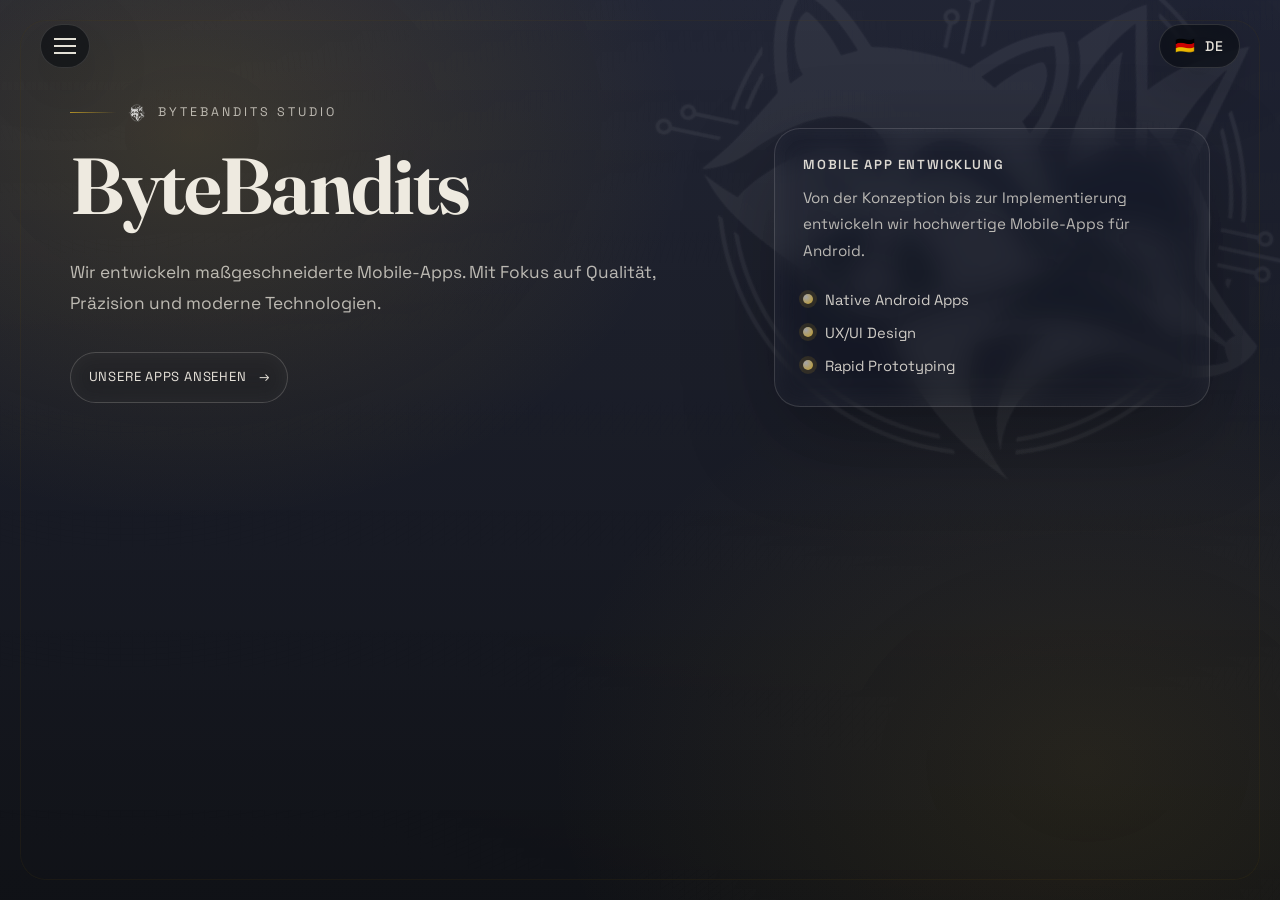
==== index.html @ d87a9fc6 "Updates" ====
<!doctype html>
<html lang="de">
  <head>
    <meta charset="UTF-8" />
    <link rel="icon" type="image/png" href="/favicon.png" />
    <meta name="viewport" content="width=device-width, initial-scale=1.0" />
    <script>
      (function () {
        function isLikelyMobileDevice() {
          try {
            if (navigator.userAgentData && typeof navigator.userAgentData.mobile === 'boolean') {
              return navigator.userAgentData.mobile;
            }
          } catch (e) {}
          return /Android|iPhone|iPad|iPod|Windows Phone|Mobi/i.test(navigator.userAgent);
        }

        function shouldUseMobileExperience() {
          return window.matchMedia('(max-width: 768px)').matches || isLikelyMobileDevice();
        }

        function isMobilePath() {
          var p = window.location.pathname;
          var h = window.location.hash || '';
          return p === '/m' || p.indexOf('/m/') === 0 || h === '#/m' || h.indexOf('#/m/') === 0;
        }

        function getSection() {
          var p = window.location.pathname;
          var h = window.location.hash || '';

          if (h && h[0] === '#' && h.length > 1) {
            var raw = h.slice(1);
            if (raw.indexOf('/m/') === 0) return raw.slice(3).split('/')[0] || null;
            if (raw === '/m') return null;
            if (raw[0] === '/') return raw.slice(1).split('/')[0] || null;
            return raw.split('/')[0] || null;
          }

          if (p.indexOf('/m/') === 0) {
            try {
              return decodeURIComponent(p.slice(3)).split('/')[0] || null;
            } catch (e) {
              return p.slice(3).split('/')[0] || null;
            }
          }

          return null;
        }

        function buildMobileUrl(section) {
          return section ? '/#/m/' + encodeURIComponent(section) : '/#/m';
        }

        function buildDesktopUrl(section) {
          return section ? '/#' + encodeURIComponent(section) : '/';
        }

        // Early redirect (pre-React) to avoid loading the wrong experience.
        var wantsMobile = shouldUseMobileExperience();
        var onMobile = isMobilePath();
        // If someone lands on legacy /m (static hosts may 404 it), canonicalize to hash-route.
        if (window.location.pathname === '/m' || window.location.pathname.indexOf('/m/') === 0) {
          var legacySection = getSection();
          window.location.replace(buildMobileUrl(legacySection));
          return;
        }
        if (wantsMobile !== onMobile) {
          var section = getSection();
          window.location.replace(wantsMobile ? buildMobileUrl(section) : buildDesktopUrl(section));
          return;
        }

        // If we stay on /m, pre-enable scrollable mode ASAP.
        if (onMobile) {
          document.documentElement.classList.add('bb-mobile');
          // body may not exist yet in <head>
          document.addEventListener('DOMContentLoaded', function () {
            document.body && document.body.classList.add('bb-mobile');
          });
        }
      })();
    </script>
    <link rel="preconnect" href="https://fonts.googleapis.com">
    <link rel="preconnect" href="https://fonts.gstatic.com" crossorigin>
    <link href="https://fonts.googleapis.com/css2?family=Fraunces:opsz,wght@9..144,300..800&family=Space+Grotesk:wght@300;400;500;600;700&display=swap" rel="stylesheet">
    <title>ByteBandits - Mobile & Web App Entwicklung</title>
    <script type="module" crossorigin src="/assets/index-DlVa26v7.js"></script>
    <link rel="stylesheet" crossorigin href="/assets/index-B27S6_E7.css">
  </head>
  <body>
    <div id="root"></div>
  </body>
</html>
---- assets/index-B27S6_E7.css ----
:root{--font-display: "Fraunces", ui-serif, Georgia, "Times New Roman", Times, serif;--font-body: "Space Grotesk", ui-sans-serif, system-ui, -apple-system, Segoe UI, Roboto, Arial, "Apple Color Emoji", "Segoe UI Emoji";--ink: #0b0d12;--ink-2: #121522;--bone: #f7f2e8;--bone-2: #efe7da;--gilt: #c9a227;--gilt-soft: rgba(201, 162, 39, .35);--color-text-primary: var(--ink);--color-text-secondary: rgba(11, 13, 18, .72);--color-text-tertiary: rgba(11, 13, 18, .52);--color-bg-primary: var(--bone);--color-bg-secondary: var(--bone-2);--color-border: rgba(11, 13, 18, .14);--color-border-strong: rgba(11, 13, 18, .24);--container-max-width: 1220px;--container-padding: clamp(16px, 3.2vw, 40px);--spacing-1: .25rem;--spacing-2: .5rem;--spacing-3: .75rem;--spacing-4: 1rem;--spacing-5: 1.5rem;--spacing-6: 2rem;--spacing-7: 3rem;--spacing-8: 4.5rem;--spacing-9: 6rem;--radius-sm: 10px;--radius-md: 16px;--radius-lg: 26px;--shadow-1: 0 10px 40px rgba(11, 13, 18, .1);--shadow-2: 0 20px 80px rgba(11, 13, 18, .16);--transition-fast: .16s cubic-bezier(.2, .9, .2, 1);--transition-medium: .26s cubic-bezier(.2, .9, .2, 1);--transition-slow: .6s cubic-bezier(.2, .9, .2, 1);--ease-out-expo: cubic-bezier(.16, 1, .3, 1);--ease-out-cubic: cubic-bezier(.22, 1, .36, 1);color-scheme:light;font-family:var(--font-body);line-height:1.55;font-weight:400}@media (prefers-color-scheme: dark){:root{--color-text-primary: rgba(247, 242, 232, .92);--color-text-secondary: rgba(247, 242, 232, .7);--color-text-tertiary: rgba(247, 242, 232, .52);--color-bg-primary: #0b0d12;--color-bg-secondary: #101426;--color-border: rgba(247, 242, 232, .16);--color-border-strong: rgba(247, 242, 232, .28);color-scheme:dark}}*{box-sizing:border-box;margin:0;padding:0}html{scroll-behavior:smooth;height:100%}@media (min-width: 769px){html{overflow:hidden}}html.bb-mobile{--container-padding: clamp(14px, 4.5vw, 22px);--safe-top: env(safe-area-inset-top, 0px);--safe-right: env(safe-area-inset-right, 0px);--safe-bottom: env(safe-area-inset-bottom, 0px);--safe-left: env(safe-area-inset-left, 0px);--fixed-ui-top: calc(1rem + var(--safe-top));--fixed-ui-left: calc(1rem + var(--safe-left));--fixed-ui-right: calc(1rem + var(--safe-right));--fixed-ui-bottom: calc(14px + var(--safe-bottom));--mobile-content-top: calc(var(--spacing-6) + 2.75rem + var(--safe-top));--mobile-content-bottom: calc(var(--spacing-6) + 2.25rem + var(--safe-bottom));height:auto;overflow:auto!important;scroll-padding-top:calc(var(--fixed-ui-top, 0px) + 4rem)}html.bb-mobile body{position:relative!important;top:auto!important;left:auto!important;height:auto!important;min-height:100dvh;overflow-y:auto!important;overflow-x:hidden!important;overscroll-behavior:none;-webkit-text-size-adjust:100%;text-size-adjust:100%}body.bb-mobile{position:relative!important;top:auto!important;left:auto!important;height:auto!important;min-height:100dvh;overflow-y:auto!important;overflow-x:hidden!important}html.bb-mobile #root{min-height:100dvh}body{margin:0;min-height:100vh;background-color:var(--color-bg-primary);color:var(--color-text-primary);font-family:inherit;font-size:16px;line-height:inherit;-webkit-font-smoothing:antialiased;-moz-osx-font-smoothing:grayscale;text-rendering:optimizeLegibility;width:100%;isolation:isolate;overflow-x:hidden}@media (min-width: 769px){body{height:100vh;overflow:hidden;position:fixed;top:0;left:0}}@media (max-width: 768px){body{min-height:100dvh;position:relative;overflow:hidden;overscroll-behavior:none;-webkit-text-size-adjust:100%;text-size-adjust:100%}}body:before{content:"";position:fixed;inset:-20vmax;z-index:-2;pointer-events:none;background:radial-gradient(1200px 800px at 18% 12%,rgba(201,162,39,.22),transparent 60%),radial-gradient(900px 650px at 82% 20%,rgba(11,13,18,.16),transparent 62%),radial-gradient(1100px 900px at 70% 88%,rgba(201,162,39,.12),transparent 60%),linear-gradient(180deg,#ffffff8c,#fff0);filter:blur(0px);opacity:1;transform:translateZ(0);animation:ambientDrift 22s var(--ease-out-expo) infinite alternate}body:after{content:"";position:fixed;inset:0;z-index:-1;pointer-events:none;background:repeating-radial-gradient(circle at 10% 10%,rgba(11,13,18,.02) 0 1px,transparent 1px 6px),repeating-linear-gradient(90deg,rgba(11,13,18,.015) 0 1px,transparent 1px 12px);mix-blend-mode:multiply;opacity:.55}@media (prefers-color-scheme: dark){body:before{background:radial-gradient(1200px 800px at 18% 12%,rgba(201,162,39,.16),transparent 60%),radial-gradient(900px 650px at 82% 20%,rgba(247,242,232,.1),transparent 62%),radial-gradient(1100px 900px at 70% 88%,rgba(201,162,39,.1),transparent 60%),linear-gradient(180deg,#1014268c,#0000)}body:after{mix-blend-mode:screen;opacity:.18;background:repeating-radial-gradient(circle at 20% 30%,rgba(247,242,232,.06) 0 1px,transparent 1px 7px),repeating-linear-gradient(90deg,rgba(247,242,232,.03) 0 1px,transparent 1px 14px)}}@keyframes ambientDrift{0%{transform:translate3d(-1.5vmax,-1vmax,0) rotate(-1.2deg)}to{transform:translate3d(1.5vmax,1vmax,0) rotate(1.2deg)}}h1,h2,h3,h4,h5,h6{font-family:var(--font-display);font-weight:520;line-height:1.2;margin:0;color:var(--color-text-primary)}h1{font-size:clamp(2.7rem,6.2vw,5rem);font-weight:650;letter-spacing:-.03em}h2{font-size:clamp(1.9rem,4.3vw,3.3rem);font-weight:560;letter-spacing:-.02em}h3{font-size:clamp(1.25rem,2.4vw,2rem);font-weight:540}p{margin:0;color:var(--color-text-secondary)}a{color:var(--color-text-primary);text-decoration:none;transition:opacity var(--transition-fast),text-decoration-color var(--transition-fast);text-decoration-thickness:1px;text-underline-offset:3px}a:hover{opacity:.7}button{font-family:inherit;font-size:inherit;border:none;background:none;cursor:pointer;padding:0}.container{max-width:var(--container-max-width);margin:0 auto;padding:0 var(--container-padding);width:100%}.section{width:100%;min-height:100vh;display:flex;align-items:center;padding:var(--spacing-9) 0}.section-content{width:100%}::-webkit-scrollbar{width:8px;height:8px}::-webkit-scrollbar-track{background:var(--color-bg-secondary)}::-webkit-scrollbar-thumb{background:var(--color-border-strong);border-radius:4px}::-webkit-scrollbar-thumb:hover{background:#0b0d1259}::selection{background:#c9a22747;color:var(--color-text-primary)}@media (prefers-color-scheme: dark){::selection{background:#c9a22738;color:var(--color-text-primary)}}@media (max-width: 768px){:root{--container-padding: clamp(14px, 4.5vw, 22px);--safe-top: env(safe-area-inset-top, 0px);--safe-right: env(safe-area-inset-right, 0px);--safe-bottom: env(safe-area-inset-bottom, 0px);--safe-left: env(safe-area-inset-left, 0px);--fixed-ui-top: calc(1rem + var(--safe-top));--fixed-ui-left: calc(1rem + var(--safe-left));--fixed-ui-right: calc(1rem + var(--safe-right));--fixed-ui-bottom: calc(14px + var(--safe-bottom));--mobile-content-top: calc(var(--spacing-7) + 2.5rem + var(--safe-top));--mobile-content-bottom: calc(var(--spacing-7) + 4.5rem + var(--safe-bottom))}.section{padding:var(--spacing-8) 0}}
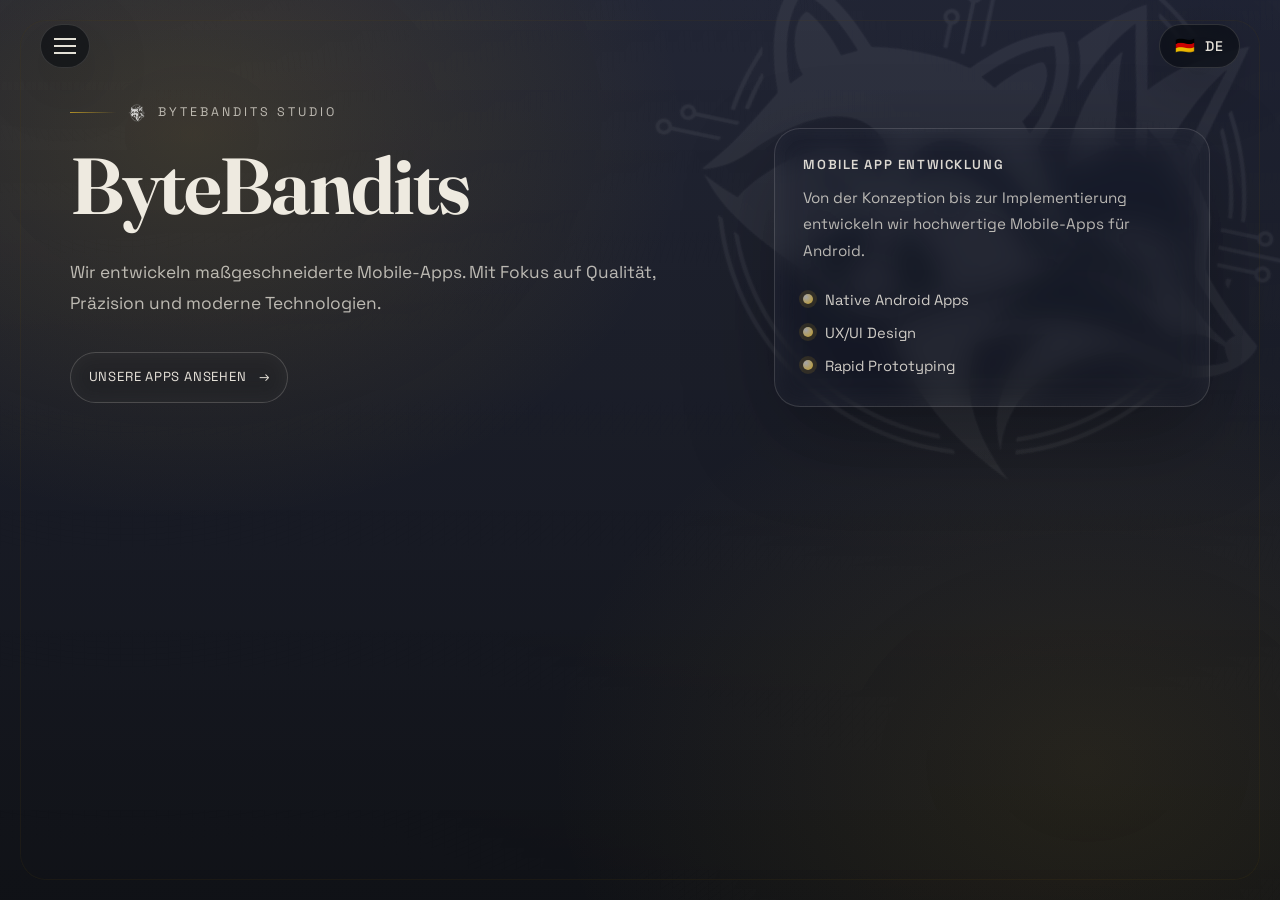
==== commit e32e8dcb: "Updates" ====
--- a/index.html
+++ b/index.html
@@ -85,7 +85,7 @@
     <link rel="preconnect" href="https://fonts.gstatic.com" crossorigin>
     <link href="https://fonts.googleapis.com/css2?family=Fraunces:opsz,wght@9..144,300..800&family=Space+Grotesk:wght@300;400;500;600;700&display=swap" rel="stylesheet">
     <title>ByteBandits - Mobile & Web App Entwicklung</title>
-    <script type="module" crossorigin src="/assets/index-DlVa26v7.js"></script>
+    <script type="module" crossorigin src="/assets/index-CymYizFu.js"></script>
     <link rel="stylesheet" crossorigin href="/assets/index-B27S6_E7.css">
   </head>
   <body>
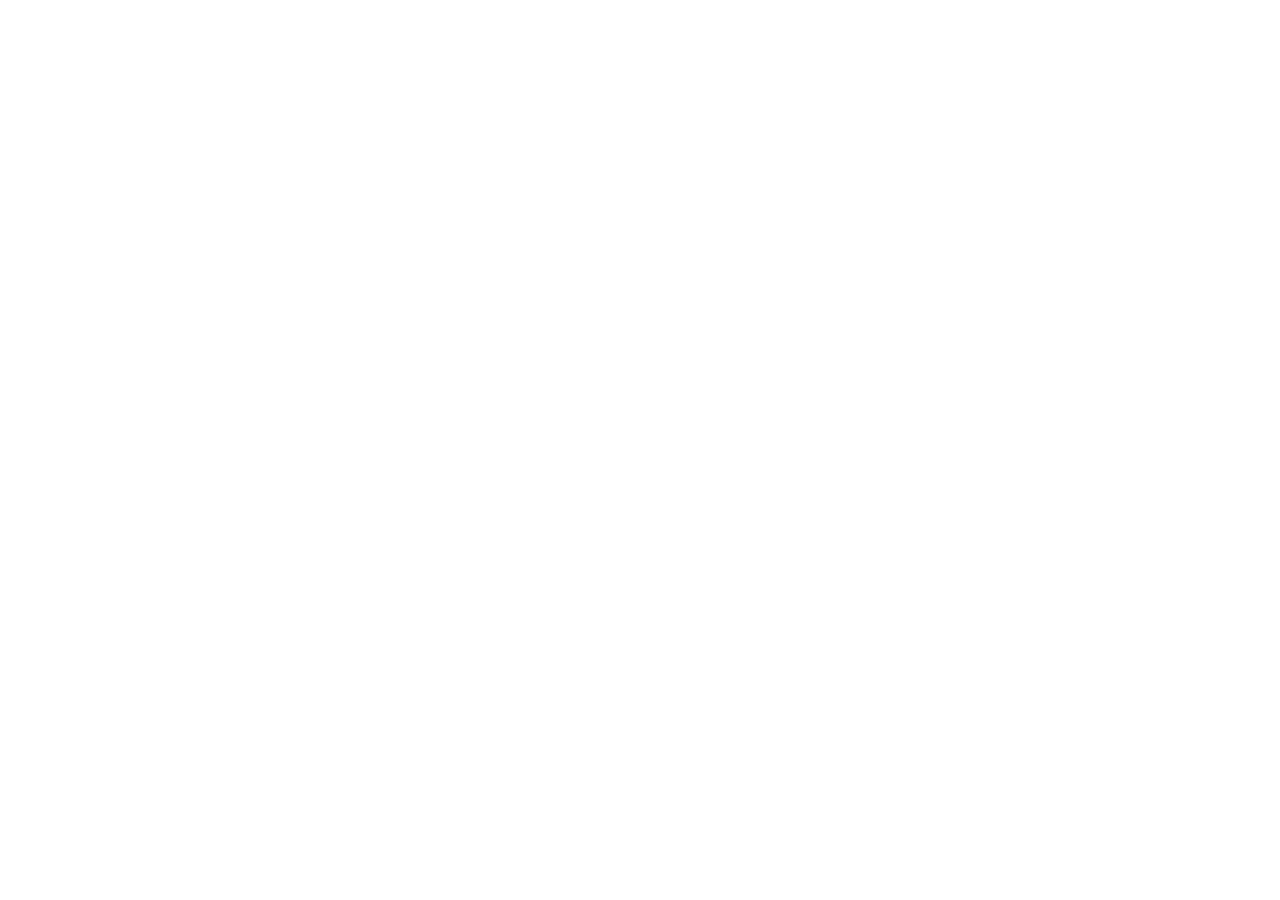
==== commit 8544d4c1: "Implement mobile experience detection and routing logic. Enhance mobile styles and layout adjustment" ====
--- a/index.html
+++ b/index.html
@@ -85,10 +85,9 @@
     <link rel="preconnect" href="https://fonts.gstatic.com" crossorigin>
     <link href="https://fonts.googleapis.com/css2?family=Fraunces:opsz,wght@9..144,300..800&family=Space+Grotesk:wght@300;400;500;600;700&display=swap" rel="stylesheet">
     <title>ByteBandits - Mobile & Web App Entwicklung</title>
-    <script type="module" crossorigin src="/assets/index-CymYizFu.js"></script>
-    <link rel="stylesheet" crossorigin href="/assets/index-B27S6_E7.css">
   </head>
   <body>
     <div id="root"></div>
+    <script type="module" src="/src/main.jsx"></script>
   </body>
 </html>
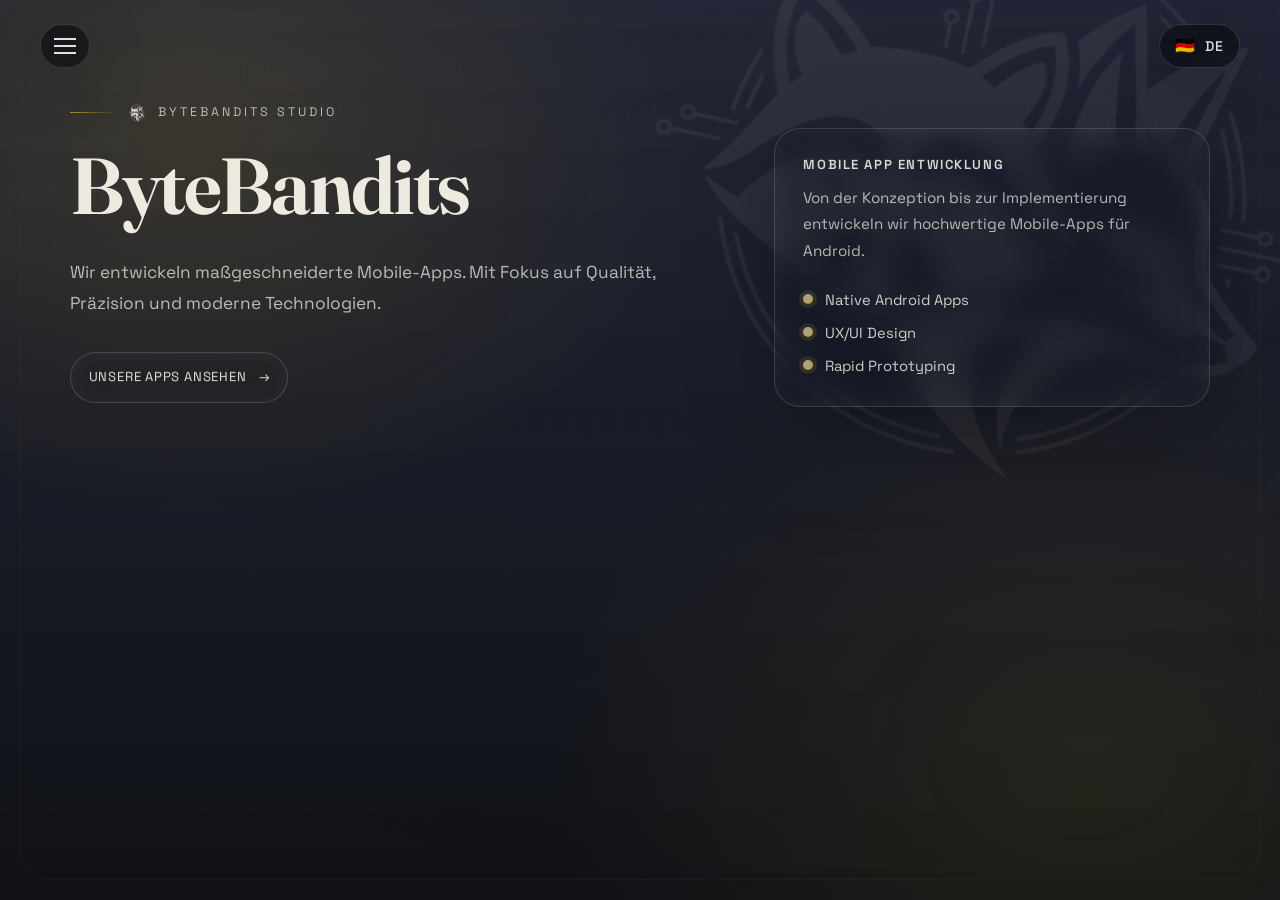
==== commit 10ed60ee: "Updates" ====
--- a/index.html
+++ b/index.html
@@ -85,9 +85,10 @@
     <link rel="preconnect" href="https://fonts.gstatic.com" crossorigin>
     <link href="https://fonts.googleapis.com/css2?family=Fraunces:opsz,wght@9..144,300..800&family=Space+Grotesk:wght@300;400;500;600;700&display=swap" rel="stylesheet">
     <title>ByteBandits - Mobile & Web App Entwicklung</title>
+    <script type="module" crossorigin src="/assets/index-B7LE-eq-.js"></script>
+    <link rel="stylesheet" crossorigin href="/assets/index-DIjnm1l3.css">
   </head>
   <body>
     <div id="root"></div>
-    <script type="module" src="/src/main.jsx"></script>
   </body>
 </html>
--- a/assets/index-DIjnm1l3.css
+++ b/assets/index-DIjnm1l3.css
@@ -0,0 +1 @@
+:root{--font-display: "Fraunces", ui-serif, Georgia, "Times New Roman", Times, serif;--font-body: "Space Grotesk", ui-sans-serif, system-ui, -apple-system, Segoe UI, Roboto, Arial, "Apple Color Emoji", "Segoe UI Emoji";--ink: #0b0d12;--ink-2: #121522;--bone: #f7f2e8;--bone-2: #efe7da;--gilt: #c9a227;--gilt-soft: rgba(201, 162, 39, .35);--color-text-primary: var(--ink);--color-text-secondary: rgba(11, 13, 18, .72);--color-text-tertiary: rgba(11, 13, 18, .52);--color-bg-primary: var(--bone);--color-bg-secondary: var(--bone-2);--color-border: rgba(11, 13, 18, .14);--color-border-strong: rgba(11, 13, 18, .24);--container-max-width: 1220px;--container-padding: clamp(16px, 3.2vw, 40px);--spacing-1: .25rem;--spacing-2: .5rem;--spacing-3: .75rem;--spacing-4: 1rem;--spacing-5: 1.5rem;--spacing-6: 2rem;--spacing-7: 3rem;--spacing-8: 4.5rem;--spacing-9: 6rem;--radius-sm: 10px;--radius-md: 16px;--radius-lg: 26px;--shadow-1: 0 10px 40px rgba(11, 13, 18, .1);--shadow-2: 0 20px 80px rgba(11, 13, 18, .16);--transition-fast: .16s cubic-bezier(.2, .9, .2, 1);--transition-medium: .26s cubic-bezier(.2, .9, .2, 1);--transition-slow: .6s cubic-bezier(.2, .9, .2, 1);--ease-out-expo: cubic-bezier(.16, 1, .3, 1);--ease-out-cubic: cubic-bezier(.22, 1, .36, 1);color-scheme:light;font-family:var(--font-body);line-height:1.55;font-weight:400}@media (prefers-color-scheme: dark){:root{--color-text-primary: rgba(247, 242, 232, .92);--color-text-secondary: rgba(247, 242, 232, .7);--color-text-tertiary: rgba(247, 242, 232, .52);--color-bg-primary: #0b0d12;--color-bg-secondary: #101426;--color-border: rgba(247, 242, 232, .16);--color-border-strong: rgba(247, 242, 232, .28);color-scheme:dark}}*{box-sizing:border-box;margin:0;padding:0}html{scroll-behavior:smooth;height:100%}@media (min-width: 769px){html:not(.bb-mobile){overflow:hidden}}html.bb-mobile{--container-padding: clamp(14px, 4.5vw, 22px);--safe-top: env(safe-area-inset-top, 0px);--safe-right: env(safe-area-inset-right, 0px);--safe-bottom: env(safe-area-inset-bottom, 0px);--safe-left: env(safe-area-inset-left, 0px);--fixed-ui-top: calc(1rem + var(--safe-top));--fixed-ui-left: calc(1rem + var(--safe-left));--fixed-ui-right: calc(1rem + var(--safe-right));--fixed-ui-bottom: calc(14px + var(--safe-bottom));--mobile-content-top: calc(var(--spacing-6) + 2.75rem + var(--safe-top));--mobile-content-bottom: calc(var(--spacing-6) + 2.25rem + var(--safe-bottom));height:auto;overflow:auto!important;scroll-padding-top:calc(var(--fixed-ui-top, 0px) + 4rem);touch-action:pan-y}html.bb-mobile body{position:relative!important;top:auto!important;left:auto!important;height:auto!important;min-height:100dvh;overflow-y:auto!important;overflow-x:hidden!important;overscroll-behavior:auto;touch-action:pan-y;-webkit-overflow-scrolling:touch;-webkit-text-size-adjust:100%;text-size-adjust:100%}body.bb-mobile{position:relative!important;top:auto!important;left:auto!important;height:auto!important;min-height:100dvh;overflow-y:auto!important;overflow-x:hidden!important;overscroll-behavior:auto;touch-action:pan-y;-webkit-overflow-scrolling:touch}html.bb-mobile #root{min-height:100dvh}body{margin:0;min-height:100vh;background-color:var(--color-bg-primary);color:var(--color-text-primary);font-family:inherit;font-size:16px;line-height:inherit;-webkit-font-smoothing:antialiased;-moz-osx-font-smoothing:grayscale;text-rendering:optimizeLegibility;width:100%;isolation:isolate;overflow-x:hidden}@media (min-width: 769px){body{height:100vh;overflow:hidden;position:fixed;top:0;left:0}}@media (max-width: 768px){body{min-height:100dvh;position:relative;overflow:hidden;overscroll-behavior:none;-webkit-text-size-adjust:100%;text-size-adjust:100%}}@media (min-width: 769px){body.bb-mobile{height:auto!important;overflow-y:auto!important;position:relative!important}}@media (max-width: 768px){body.bb-mobile{overflow-y:auto!important;overscroll-behavior:auto}}body:before{content:"";position:fixed;inset:-20vmax;z-index:-2;pointer-events:none;background:radial-gradient(1200px 800px at 18% 12%,rgba(201,162,39,.22),transparent 60%),radial-gradient(900px 650px at 82% 20%,rgba(11,13,18,.16),transparent 62%),radial-gradient(1100px 900px at 70% 88%,rgba(201,162,39,.12),transparent 60%),linear-gradient(180deg,#ffffff8c,#fff0);filter:blur(0px);opacity:1;transform:translateZ(0);animation:ambientDrift 22s var(--ease-out-expo) infinite alternate}body:after{content:"";position:fixed;inset:0;z-index:-1;pointer-events:none;background:repeating-radial-gradient(circle at 10% 10%,rgba(11,13,18,.02) 0 1px,transparent 1px 6px),repeating-linear-gradient(90deg,rgba(11,13,18,.015) 0 1px,transparent 1px 12px);mix-blend-mode:multiply;opacity:.55}@media (prefers-color-scheme: dark){body:before{background:radial-gradient(1200px 800px at 18% 12%,rgba(201,162,39,.16),transparent 60%),radial-gradient(900px 650px at 82% 20%,rgba(247,242,232,.1),transparent 62%),radial-gradient(1100px 900px at 70% 88%,rgba(201,162,39,.1),transparent 60%),linear-gradient(180deg,#1014268c,#0000)}body:after{mix-blend-mode:screen;opacity:.18;background:repeating-radial-gradient(circle at 20% 30%,rgba(247,242,232,.06) 0 1px,transparent 1px 7px),repeating-linear-gradient(90deg,rgba(247,242,232,.03) 0 1px,transparent 1px 14px)}}@keyframes ambientDrift{0%{transform:translate3d(-1.5vmax,-1vmax,0) rotate(-1.2deg)}to{transform:translate3d(1.5vmax,1vmax,0) rotate(1.2deg)}}h1,h2,h3,h4,h5,h6{font-family:var(--font-display);font-weight:520;line-height:1.2;margin:0;color:var(--color-text-primary)}h1{font-size:clamp(2.7rem,6.2vw,5rem);font-weight:650;letter-spacing:-.03em}h2{font-size:clamp(1.9rem,4.3vw,3.3rem);font-weight:560;letter-spacing:-.02em}h3{font-size:clamp(1.25rem,2.4vw,2rem);font-weight:540}p{margin:0;color:var(--color-text-secondary)}a{color:var(--color-text-primary);text-decoration:none;transition:opacity var(--transition-fast),text-decoration-color var(--transition-fast);text-decoration-thickness:1px;text-underline-offset:3px}a:hover{opacity:.7}button{font-family:inherit;font-size:inherit;border:none;background:none;cursor:pointer;padding:0}.container{max-width:var(--container-max-width);margin:0 auto;padding:0 var(--container-padding);width:100%}.section{width:100%;min-height:100vh;display:flex;align-items:center;padding:var(--spacing-9) 0}.section-content{width:100%}::-webkit-scrollbar{width:8px;height:8px}::-webkit-scrollbar-track{background:var(--color-bg-secondary)}::-webkit-scrollbar-thumb{background:var(--color-border-strong);border-radius:4px}::-webkit-scrollbar-thumb:hover{background:#0b0d1259}::selection{background:#c9a22747;color:var(--color-text-primary)}@media (prefers-color-scheme: dark){::selection{background:#c9a22738;color:var(--color-text-primary)}}@media (max-width: 768px){:root{--container-padding: clamp(14px, 4.5vw, 22px);--safe-top: env(safe-area-inset-top, 0px);--safe-right: env(safe-area-inset-right, 0px);--safe-bottom: env(safe-area-inset-bottom, 0px);--safe-left: env(safe-area-inset-left, 0px);--fixed-ui-top: calc(1rem + var(--safe-top));--fixed-ui-left: calc(1rem + var(--safe-left));--fixed-ui-right: calc(1rem + var(--safe-right));--fixed-ui-bottom: calc(14px + var(--safe-bottom));--mobile-content-top: calc(var(--spacing-7) + 2.5rem + var(--safe-top));--mobile-content-bottom: calc(var(--spacing-7) + 4.5rem + var(--safe-bottom))}.section{padding:var(--spacing-8) 0}}
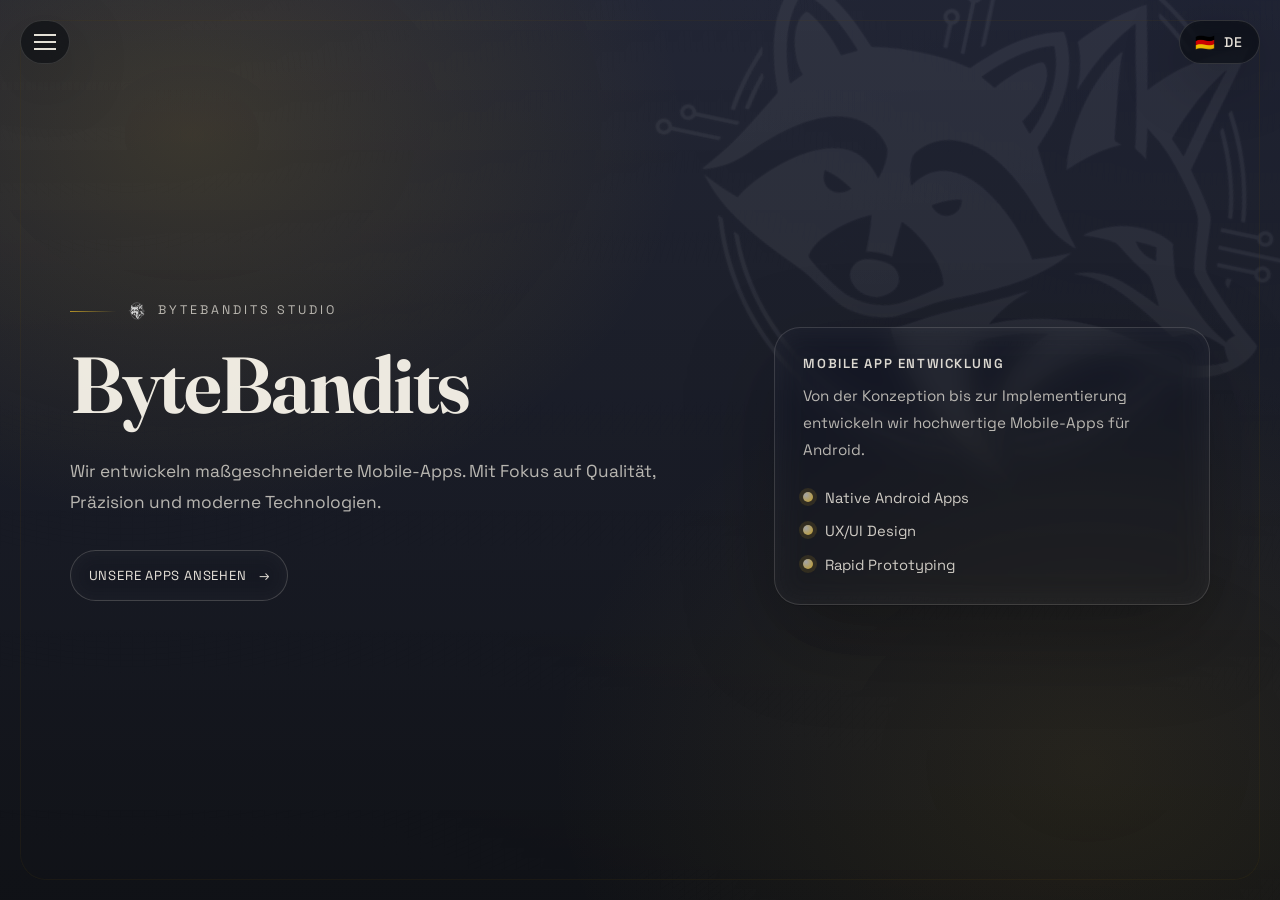
==== commit b264eb43: "Updates" ====
--- a/index.html
+++ b/index.html
@@ -85,8 +85,8 @@
     <link rel="preconnect" href="https://fonts.gstatic.com" crossorigin>
     <link href="https://fonts.googleapis.com/css2?family=Fraunces:opsz,wght@9..144,300..800&family=Space+Grotesk:wght@300;400;500;600;700&display=swap" rel="stylesheet">
     <title>ByteBandits - Mobile & Web App Entwicklung</title>
-    <script type="module" crossorigin src="/assets/index-B7LE-eq-.js"></script>
-    <link rel="stylesheet" crossorigin href="/assets/index-DIjnm1l3.css">
+    <script type="module" crossorigin src="/assets/index-BwP28O3k.js"></script>
+    <link rel="stylesheet" crossorigin href="/assets/index-Co-J1A8H.css">
   </head>
   <body>
     <div id="root"></div>
--- a/assets/index-Co-J1A8H.css
+++ b/assets/index-Co-J1A8H.css
@@ -0,0 +1 @@
+:root{--font-display: "Fraunces", ui-serif, Georgia, "Times New Roman", Times, serif;--font-body: "Space Grotesk", ui-sans-serif, system-ui, -apple-system, Segoe UI, Roboto, Arial, "Apple Color Emoji", "Segoe UI Emoji";--ink: #0b0d12;--ink-2: #121522;--bone: #f7f2e8;--bone-2: #efe7da;--gilt: #c9a227;--gilt-soft: rgba(201, 162, 39, .35);--color-text-primary: var(--ink);--color-text-secondary: rgba(11, 13, 18, .72);--color-text-tertiary: rgba(11, 13, 18, .52);--color-bg-primary: var(--bone);--color-bg-secondary: var(--bone-2);--color-border: rgba(11, 13, 18, .14);--color-border-strong: rgba(11, 13, 18, .24);--container-max-width: 1220px;--container-padding: clamp(16px, 3.2vw, 40px);--frame-inset: max(12px, 1.6vw);--spacing-1: .25rem;--spacing-2: .5rem;--spacing-3: .75rem;--spacing-4: 1rem;--spacing-5: 1.5rem;--spacing-6: 2rem;--spacing-7: 3rem;--spacing-8: 4.5rem;--spacing-9: 6rem;--radius-sm: 10px;--radius-md: 16px;--radius-lg: 26px;--shadow-1: 0 10px 40px rgba(11, 13, 18, .1);--shadow-2: 0 20px 80px rgba(11, 13, 18, .16);--transition-fast: .16s cubic-bezier(.2, .9, .2, 1);--transition-medium: .26s cubic-bezier(.2, .9, .2, 1);--transition-slow: .6s cubic-bezier(.2, .9, .2, 1);--ease-out-expo: cubic-bezier(.16, 1, .3, 1);--ease-out-cubic: cubic-bezier(.22, 1, .36, 1);color-scheme:light;font-family:var(--font-body);line-height:1.55;font-weight:400}@media (prefers-color-scheme: dark){:root{--color-text-primary: rgba(247, 242, 232, .92);--color-text-secondary: rgba(247, 242, 232, .7);--color-text-tertiary: rgba(247, 242, 232, .52);--color-bg-primary: #0b0d12;--color-bg-secondary: #101426;--color-border: rgba(247, 242, 232, .16);--color-border-strong: rgba(247, 242, 232, .28);color-scheme:dark}}*{box-sizing:border-box;margin:0;padding:0}html{scroll-behavior:smooth;height:100%}@media (min-width: 769px){html:not(.bb-mobile){overflow:hidden}}html.bb-mobile{--container-padding: clamp(14px, 4.5vw, 22px);--safe-top: env(safe-area-inset-top, 0px);--safe-right: env(safe-area-inset-right, 0px);--safe-bottom: env(safe-area-inset-bottom, 0px);--safe-left: env(safe-area-inset-left, 0px);--fixed-ui-top: calc(1rem + var(--safe-top));--fixed-ui-left: calc(1rem + var(--safe-left));--fixed-ui-right: calc(1rem + var(--safe-right));--fixed-ui-bottom: calc(14px + var(--safe-bottom));--mobile-content-top: calc(var(--spacing-6) + 2.75rem + var(--safe-top));--mobile-content-bottom: calc(var(--spacing-6) + 2.25rem + var(--safe-bottom));height:auto;overflow:auto!important;scroll-padding-top:calc(var(--fixed-ui-top, 0px) + 4rem);touch-action:pan-y}html.bb-mobile body{position:relative!important;top:auto!important;left:auto!important;height:auto!important;min-height:100dvh;overflow-y:auto!important;overflow-x:hidden!important;overscroll-behavior:auto;touch-action:pan-y;-webkit-overflow-scrolling:touch;-webkit-text-size-adjust:100%;text-size-adjust:100%}body.bb-mobile{position:relative!important;top:auto!important;left:auto!important;height:auto!important;min-height:100dvh;overflow-y:auto!important;overflow-x:hidden!important;overscroll-behavior:auto;touch-action:pan-y;-webkit-overflow-scrolling:touch}html.bb-mobile #root{min-height:100dvh}body{margin:0;min-height:100vh;background-color:var(--color-bg-primary);color:var(--color-text-primary);font-family:inherit;font-size:16px;line-height:inherit;-webkit-font-smoothing:antialiased;-moz-osx-font-smoothing:grayscale;text-rendering:optimizeLegibility;width:100%;isolation:isolate;overflow-x:hidden}@media (min-width: 769px){body{height:100vh;overflow:hidden;position:fixed;top:0;left:0}}@media (max-width: 768px){body{min-height:100dvh;position:relative;overflow:hidden;overscroll-behavior:none;-webkit-text-size-adjust:100%;text-size-adjust:100%}}@media (min-width: 769px){body.bb-mobile{height:auto!important;overflow-y:auto!important;position:relative!important}}@media (max-width: 768px){body.bb-mobile{overflow-y:auto!important;overscroll-behavior:auto}}body:before{content:"";position:fixed;inset:-20vmax;z-index:-2;pointer-events:none;background:radial-gradient(1200px 800px at 18% 12%,rgba(201,162,39,.22),transparent 60%),radial-gradient(900px 650px at 82% 20%,rgba(11,13,18,.16),transparent 62%),radial-gradient(1100px 900px at 70% 88%,rgba(201,162,39,.12),transparent 60%),linear-gradient(180deg,#ffffff8c,#fff0);filter:blur(0px);opacity:1;transform:translateZ(0);animation:ambientDrift 22s var(--ease-out-expo) infinite alternate}body:after{content:"";position:fixed;inset:0;z-index:-1;pointer-events:none;background:repeating-radial-gradient(circle at 10% 10%,rgba(11,13,18,.02) 0 1px,transparent 1px 6px),repeating-linear-gradient(90deg,rgba(11,13,18,.015) 0 1px,transparent 1px 12px);mix-blend-mode:multiply;opacity:.55}@media (prefers-color-scheme: dark){body:before{background:radial-gradient(1200px 800px at 18% 12%,rgba(201,162,39,.16),transparent 60%),radial-gradient(900px 650px at 82% 20%,rgba(247,242,232,.1),transparent 62%),radial-gradient(1100px 900px at 70% 88%,rgba(201,162,39,.1),transparent 60%),linear-gradient(180deg,#1014268c,#0000)}body:after{mix-blend-mode:screen;opacity:.18;background:repeating-radial-gradient(circle at 20% 30%,rgba(247,242,232,.06) 0 1px,transparent 1px 7px),repeating-linear-gradient(90deg,rgba(247,242,232,.03) 0 1px,transparent 1px 14px)}}@keyframes ambientDrift{0%{transform:translate3d(-1.5vmax,-1vmax,0) rotate(-1.2deg)}to{transform:translate3d(1.5vmax,1vmax,0) rotate(1.2deg)}}h1,h2,h3,h4,h5,h6{font-family:var(--font-display);font-weight:520;line-height:1.2;margin:0;color:var(--color-text-primary)}h1{font-size:clamp(2.7rem,6.2vw,5rem);font-weight:650;letter-spacing:-.03em}h2{font-size:clamp(1.9rem,4.3vw,3.3rem);font-weight:560;letter-spacing:-.02em}h3{font-size:clamp(1.25rem,2.4vw,2rem);font-weight:540}p{margin:0;color:var(--color-text-secondary)}a{color:var(--color-text-primary);text-decoration:none;transition:opacity var(--transition-fast),text-decoration-color var(--transition-fast);text-decoration-thickness:1px;text-underline-offset:3px}a:hover{opacity:.7}button{font-family:inherit;font-size:inherit;border:none;background:none;cursor:pointer;padding:0}.container{max-width:var(--container-max-width);margin:0 auto;padding:0 var(--container-padding);width:100%}.section{width:100%;min-height:100vh;display:flex;align-items:center;padding:var(--spacing-9) 0}.section-content{width:100%}::-webkit-scrollbar{width:8px;height:8px}::-webkit-scrollbar-track{background:var(--color-bg-secondary)}::-webkit-scrollbar-thumb{background:var(--color-border-strong);border-radius:4px}::-webkit-scrollbar-thumb:hover{background:#0b0d1259}::selection{background:#c9a22747;color:var(--color-text-primary)}@media (prefers-color-scheme: dark){::selection{background:#c9a22738;color:var(--color-text-primary)}}@media (max-width: 768px){:root{--container-padding: clamp(14px, 4.5vw, 22px);--safe-top: env(safe-area-inset-top, 0px);--safe-right: env(safe-area-inset-right, 0px);--safe-bottom: env(safe-area-inset-bottom, 0px);--safe-left: env(safe-area-inset-left, 0px);--fixed-ui-top: calc(1rem + var(--safe-top));--fixed-ui-left: calc(1rem + var(--safe-left));--fixed-ui-right: calc(1rem + var(--safe-right));--fixed-ui-bottom: calc(14px + var(--safe-bottom));--mobile-content-top: calc(var(--spacing-7) + 2.5rem + var(--safe-top));--mobile-content-bottom: calc(var(--spacing-7) + 4.5rem + var(--safe-bottom))}.section{padding:var(--spacing-8) 0}}
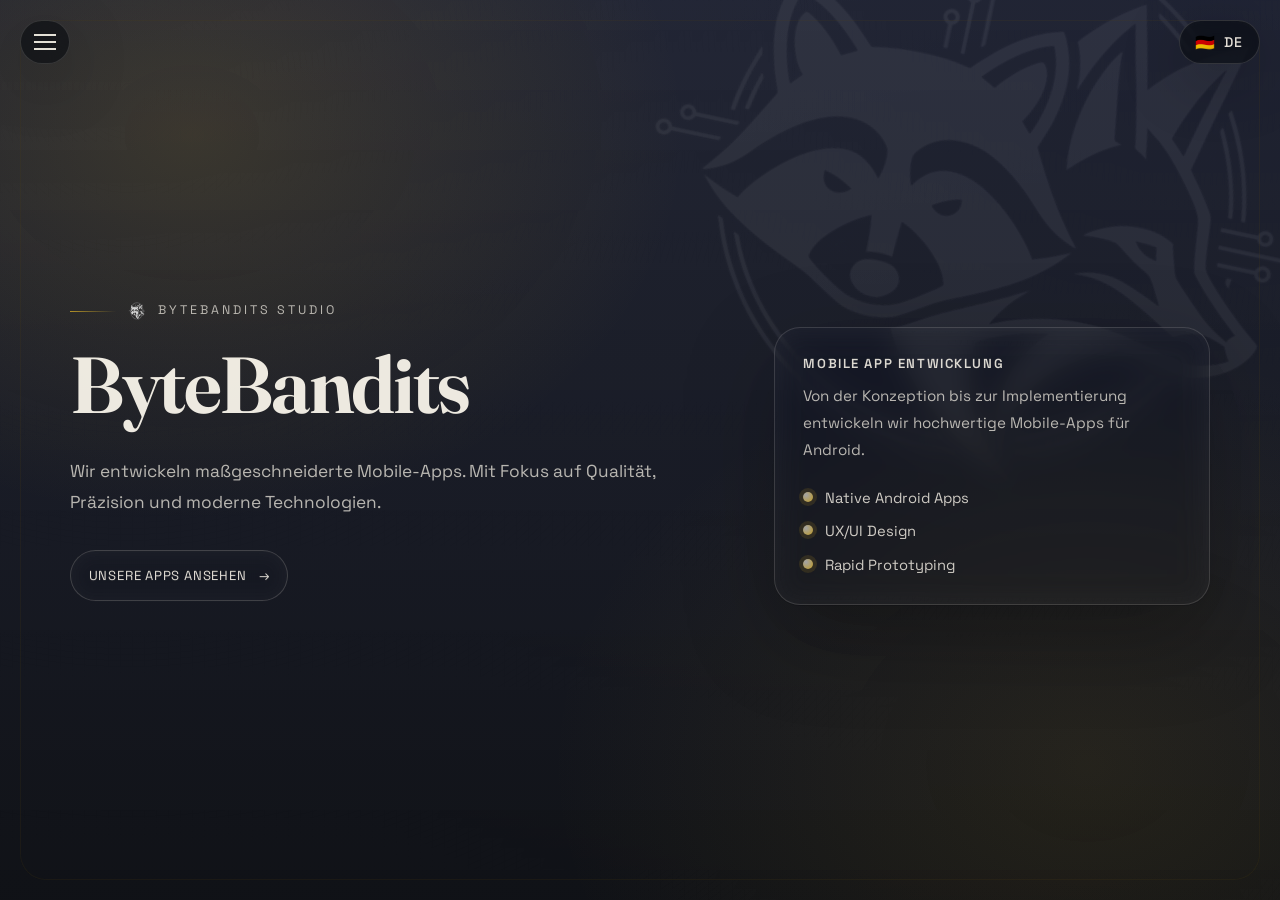
==== commit ce968543: "Updates" ====
--- a/index.html
+++ b/index.html
@@ -85,7 +85,7 @@
     <link rel="preconnect" href="https://fonts.gstatic.com" crossorigin>
     <link href="https://fonts.googleapis.com/css2?family=Fraunces:opsz,wght@9..144,300..800&family=Space+Grotesk:wght@300;400;500;600;700&display=swap" rel="stylesheet">
     <title>ByteBandits - Mobile & Web App Entwicklung</title>
-    <script type="module" crossorigin src="/assets/index-BwP28O3k.js"></script>
+    <script type="module" crossorigin src="/assets/index-D-_7kw8L.js"></script>
     <link rel="stylesheet" crossorigin href="/assets/index-Co-J1A8H.css">
   </head>
   <body>
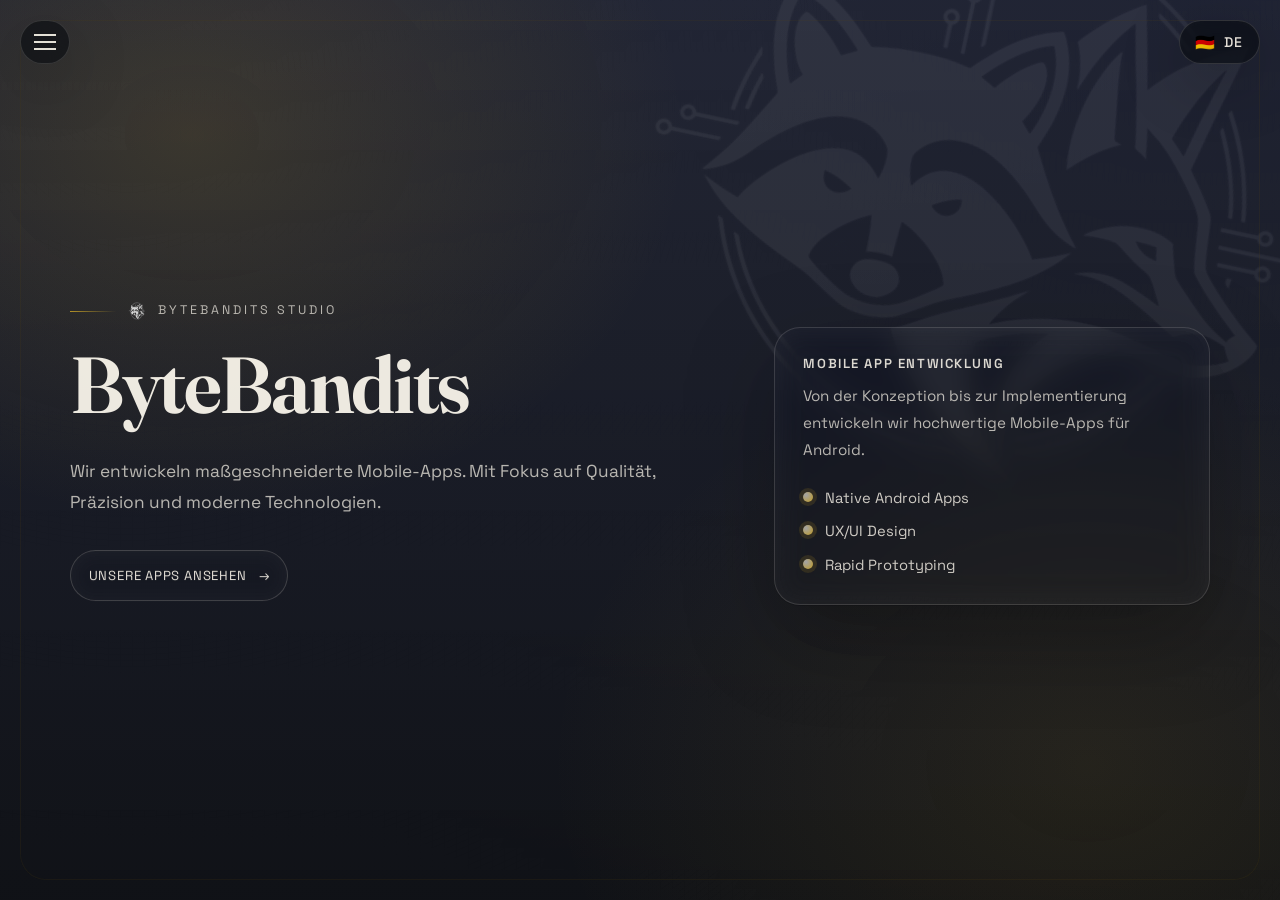
==== commit 66309072: "Updates" ====
--- a/index.html
+++ b/index.html
@@ -85,7 +85,7 @@
     <link rel="preconnect" href="https://fonts.gstatic.com" crossorigin>
     <link href="https://fonts.googleapis.com/css2?family=Fraunces:opsz,wght@9..144,300..800&family=Space+Grotesk:wght@300;400;500;600;700&display=swap" rel="stylesheet">
     <title>ByteBandits - Mobile & Web App Entwicklung</title>
-    <script type="module" crossorigin src="/assets/index-D-_7kw8L.js"></script>
+    <script type="module" crossorigin src="/assets/index-CorpIRgm.js"></script>
     <link rel="stylesheet" crossorigin href="/assets/index-Co-J1A8H.css">
   </head>
   <body>
